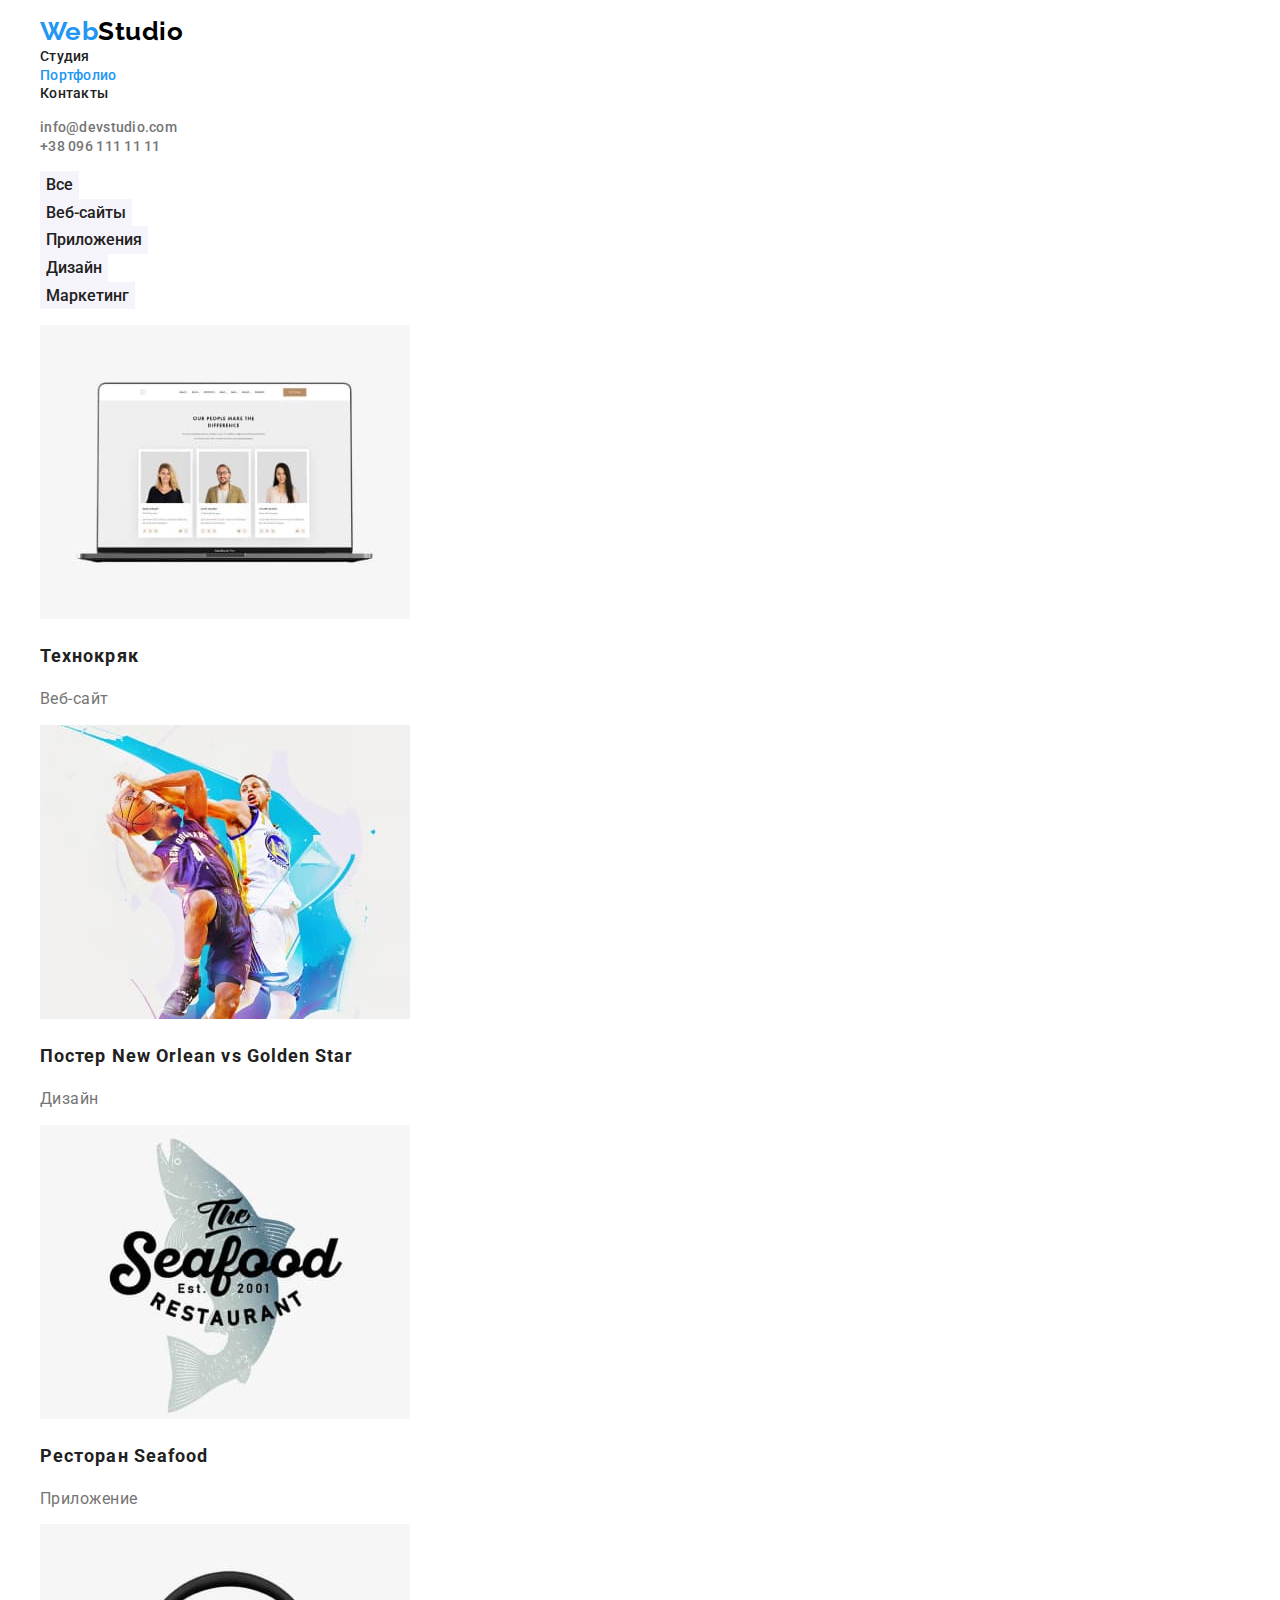
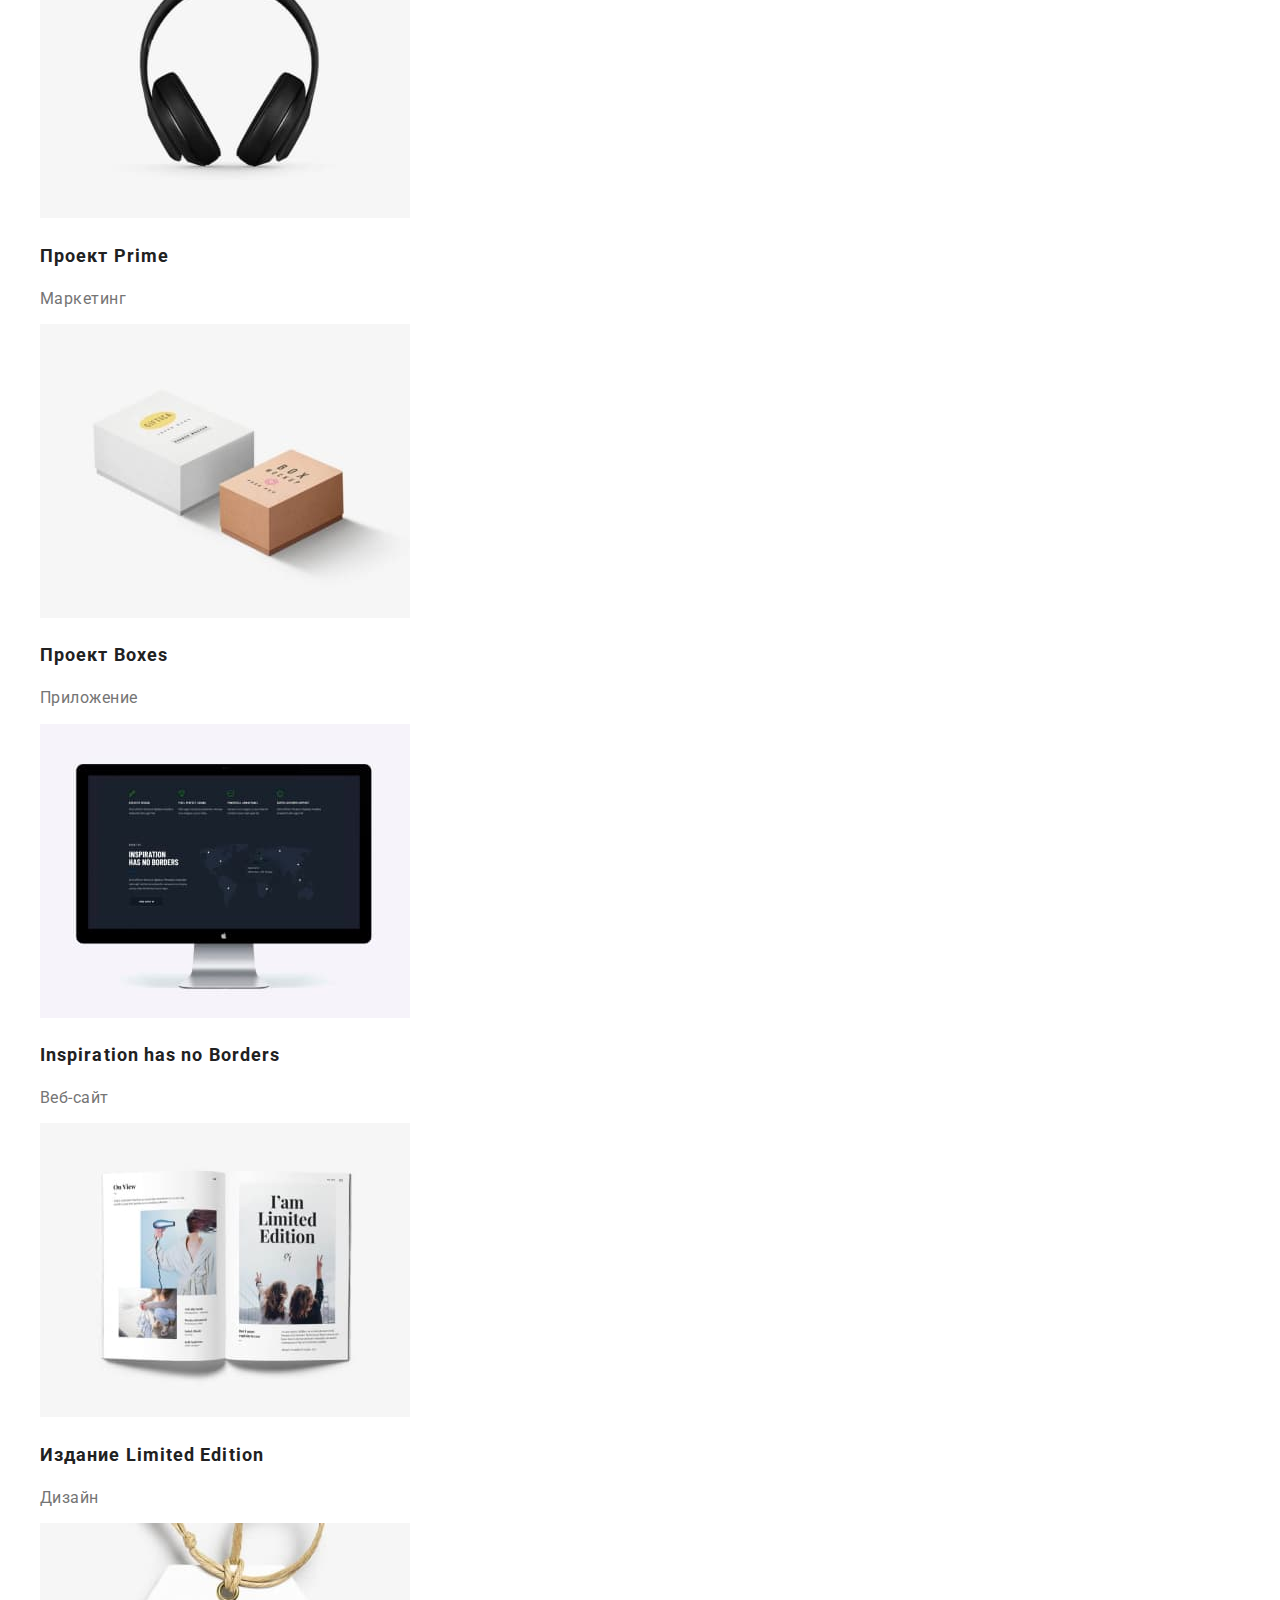
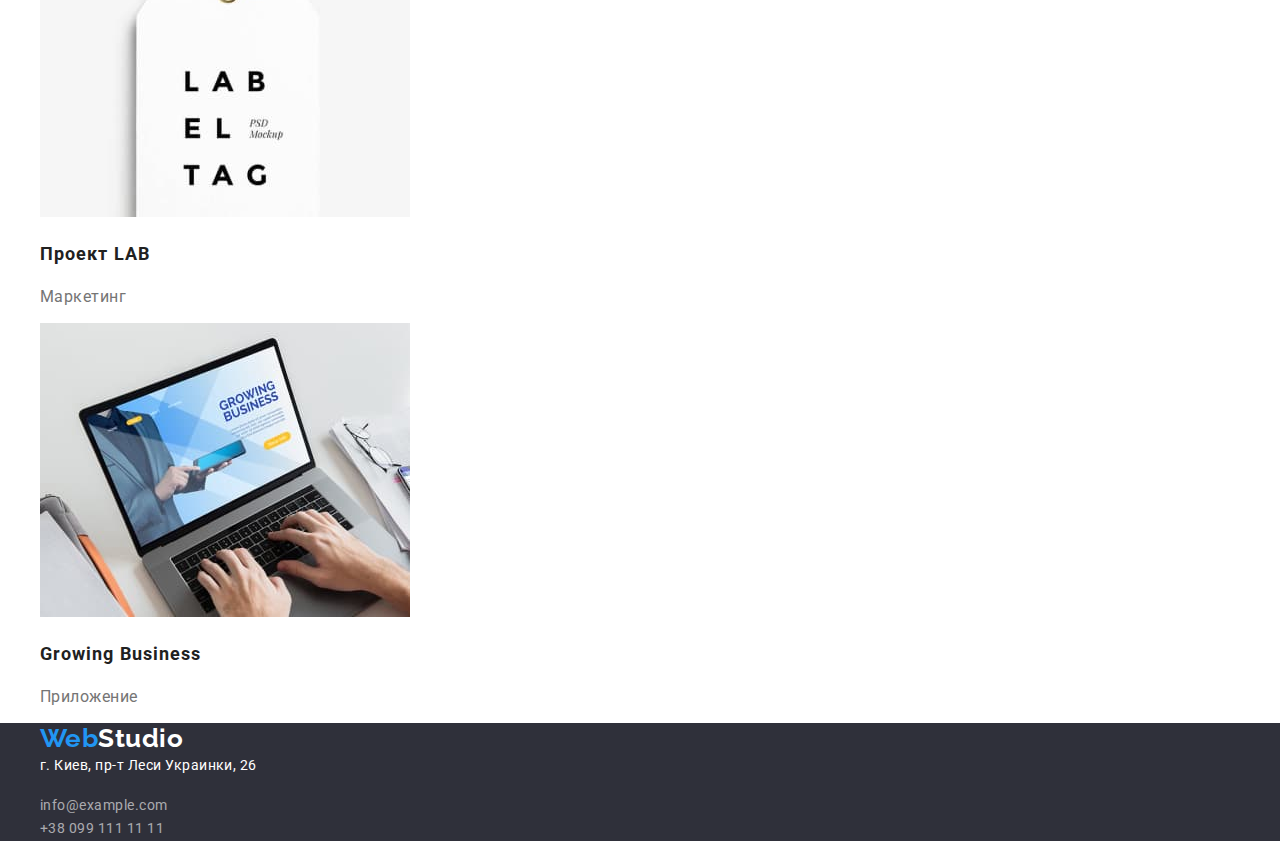
==== portfolio.html @ bfcec738 "added primary files" ====
<!DOCTYPE html>
<html lang="ru">
  <head>
    <meta charset="UTF-8" />
    <meta name="viewport" content="width=device-width, initial-scale=1.0" />
    <title>Портфолио</title>
    <link rel="preconnect" href="https://fonts.gstatic.com" />
    <link
      href="https://fonts.googleapis.com/css2?family=Raleway:wght@700&family=Roboto:wght@400;500;700;900&display=swap"
      rel="stylesheet"
    />
    <link rel="stylesheet" href="CSS/modern-normalize.css" />
    <link rel="stylesheet" href="CSS/styles.css" />
  </head>
  <body>
    <header>
      <nav>
        <ul class="navigation">
          <li>
            <a href="index.html" class="header-logo">
              <span class="header-logo-part">Web</span>Studio</a
            >
          </li>
          <li><a class="navigation-links" href="index.html">Студия</a></li>
          <li>
            <a class="navigation-links current-link" href="portfolio.html"
              >Портфолио</a
            >
          </li>
          <li><a class="navigation-links" href="">Контакты</a></li>
        </ul>
      </nav>
      <ul>
        <li>
          <a class="contact-links-header" href="mailto:info@devstudio.com"
            >info@devstudio.com</a
          >
        </li>
        <li>
          <a class="contact-links-header" href="tel:+380961111111"
            >+38 096 111 11 11</a
          >
        </li>
      </ul>
    </header>
    <main>
      <section class="projects">
        <h1 class="projects hidden">Наши работы</h1>
        <ul class="projects-filter">
          <li><button class="projects-filter-button">Все</button></li>
          <li><button class="projects-filter-button">Веб-сайты</button></li>
          <li><button class="projects-filter-button">Приложения</button></li>
          <li><button class="projects-filter-button">Дизайн</button></li>
          <li><button class="projects-filter-button">Маркетинг</button></li>
        </ul>
        <ul class="project-images">
          <li>
            <img src="images/8.jpg" width="370" height="294" alt="проект" />
            <h2 class="project-img-title">Технокряк</h2>
            <p class="project-img-txt">Веб-сайт</p>
          </li>
          <li>
            <img src="images/9.jpg" width="370" height="294" alt="проект" />
            <h2 class="project-img-title">Постер New Orlean vs Golden Star</h2>
            <p class="project-img-txt">Дизайн</p>
          </li>
          <li>
            <img src="images/10.jpg" width="370" height="294" alt="проект" />
            <h2 class="project-img-title">Ресторан Seafood</h2>
            <p class="project-img-txt">Приложение</p>
          </li>
          <li>
            <img src="images/11.jpg" width="370" height="294" alt="проект" />
            <h2 class="project-img-title">Проект Prime</h2>
            <p class="project-img-txt">Маркетинг</p>
          </li>
          <li>
            <img src="images/12.jpg" width="370" height="294" alt="проект" />
            <h2 class="project-img-title">Проект Boxes</h2>
            <p class="project-img-txt">Приложение</p>
          </li>
          <li>
            <img src="images/13.jpg" width="370" height="294" alt="проект" />
            <h2 class="project-img-title">Inspiration has no Borders</h2>
            <p class="project-img-txt">Веб-сайт</p>
          </li>
          <li>
            <img src="images/14.jpg" width="370" height="294" alt="проект" />
            <h2 class="project-img-title">Издание Limited Edition</h2>
            <p class="project-img-txt">Дизайн</p>
          </li>
          <li>
            <img src="images/15.jpg" width="370" height="294" alt="проект" />
            <h2 class="project-img-title">Проект LAB</h2>
            <p class="project-img-txt">Маркетинг</p>
          </li>
          <li>
            <img src="images/16.jpg" width="370" height="294" alt="проект" />
            <h2 class="project-img-title">Growing Business</h2>
            <p class="project-img-txt">Приложение</p>
          </li>
        </ul>
      </section>
    </main>
    <footer>
      <address class="address">
        <ul>
          <li>
            <a class="footer-logo" href="index.html">
              <span class="footer-logo-part">Web</span>Studio</a
            >
          </li>
          <li>
            <a class="address-text" href="">г. Киев, пр-т Леси Украинки, 26</a>
          </li>
        </ul>
        <ul>
          <li>
            <a class="contact-links-footer" href="mailto:info@example.com"
              >info@example.com</a
            >
          </li>
          <li>
            <a class="contact-links-footer" href="tel:+380991111111"
              >+38 099 111 11 11</a
            >
          </li>
        </ul>
      </address>
    </footer>
  </body>
</html>
---- CSS/styles.css ----
/* colors */
:root {
  --title-color: rgb(33, 33, 33);
  --text-color: rgb(117, 117, 117);
  --accent-color: rgb(33, 150, 243);
  --white-color: rgb(255, 255, 255);
  --background-color: rgb(245, 244, 250);
  --logo-color-black: rgb(0, 0, 0);
  --h1-background-color: rgb(47, 48, 58);
  --footer-text-color: rgba(255, 255, 255, 0.6);
}

/* main styles */

body {
  color: var(--text-color);
  background-color: var(--white-color);
  font-family: 'roboto', sans-serif;
  letter-spacing: 0.03em;
  font-style: normal;
  font-weight: 400;
}

/* Current link */

.navigation .current-link {
  color: var(--accent-color);
}

/* LOGO */

.header-logo,
.footer-logo {
  font-family: 'raleway', sans-serif;
  font-size: 26px;
  font-weight: 700;
  line-height: 1.2;
}

.header-logo {
  color: var(--logo-color-black);
}

.footer-logo {
  color: var(--white-color);
}

.header-logo-part,
.footer-logo-part {
  color: var(--accent-color);
}

/* navigation links */

.navigation-links {
  color: var(--title-color);
  font-weight: 500;
  font-size: 14px;
  line-height: 1.14;
  letter-spacing: 0.02em;
}

.navigation-links:hover,
.navigation-links:focus {
  color: var(--accent-color);
}

/* Contact links */

.contact-links-header {
  color: var(--text-color);
  font-size: 14px;
  font-weight: 500;
  line-height: 1.14;
  letter-spacing: 0.02em;
}

.contact-links-header:hover,
.contact-links-footer:hover,
.contact-links-header:focus,
.contact-links-footer:focus {
  color: var(--accent-color);
}

/* INDEX.HTML 


Maim Page - HERO */

.features {
  background-color: var(--h1-background-color);
  text-align: center;
}

.features-hero {
  font-size: 44px;
  font-weight: 900;
  line-height: 1.4;
  letter-spacing: 0.06em;
  text-align: center;
  color: var(--white-color);
}

.features-hero-button {
  font-size: 16px;
  font-weight: 700;
  line-height: 1.9;
  letter-spacing: 0.06em;
  color: var(--white-color);
  background-color: var(--accent-color);
}

/* Features */

.hidden {
  clip: rect(0 0 0 0);
  clip-path: inset(50%);
  height: 1px;
  overflow: hidden;
  position: absolute;
  white-space: nowrap;
  width: 1px;
}

.features-title {
  font-size: 14px;
  font-weight: 700;
  line-height: 1.14;
  color: var(--title-color);
}

.features-text {
  font-size: 14px;
  line-height: 1.7;
}

/* We do & team members */

.we-do-title,
.team-members {
  font-size: 36px;
  font-weight: 700;
  line-height: 1.16;
  text-align: center;
  color: var(--title-color);
}

.team-members-list {
  font-size: 16px;
  font-weight: 500;
  line-height: 1.2;
  color: var(--title-color);
}

.team-members-role {
  font-size: 16px;
  line-height: 1.2;
}

/* Footer - address and contact links */
.address {
  background-color: var(--h1-background-color);
}

.address-text {
  font-size: 14px;
  line-height: 1.7;
  color: var(--white-color);
}

.contact-links-footer {
  font-size: 14px;
  line-height: 1.7;
  color: var(--footer-text-color);
}

/* PORTFOLIO.HTML

Main Page-filter buttons*/

.projects-filter-button {
  font-size: 16px;
  font-weight: 500;
  line-height: 1.6;
  color: var(--title-color);
  background-color: var(--background-color);
}

.projects-filter-button:hover,
.projects-filter-button:focus {
  color: var(--white-color);
  background-color: var(--accent-color);
}

/* our works images */

.project-img-title {
  font-size: 18px;
  font-weight: 700;
  line-height: 2;
  letter-spacing: 0.06em;
  color: var(--title-color);
}

.project-img-text {
  font-size: 16px;
  line-height: 1.9;
}
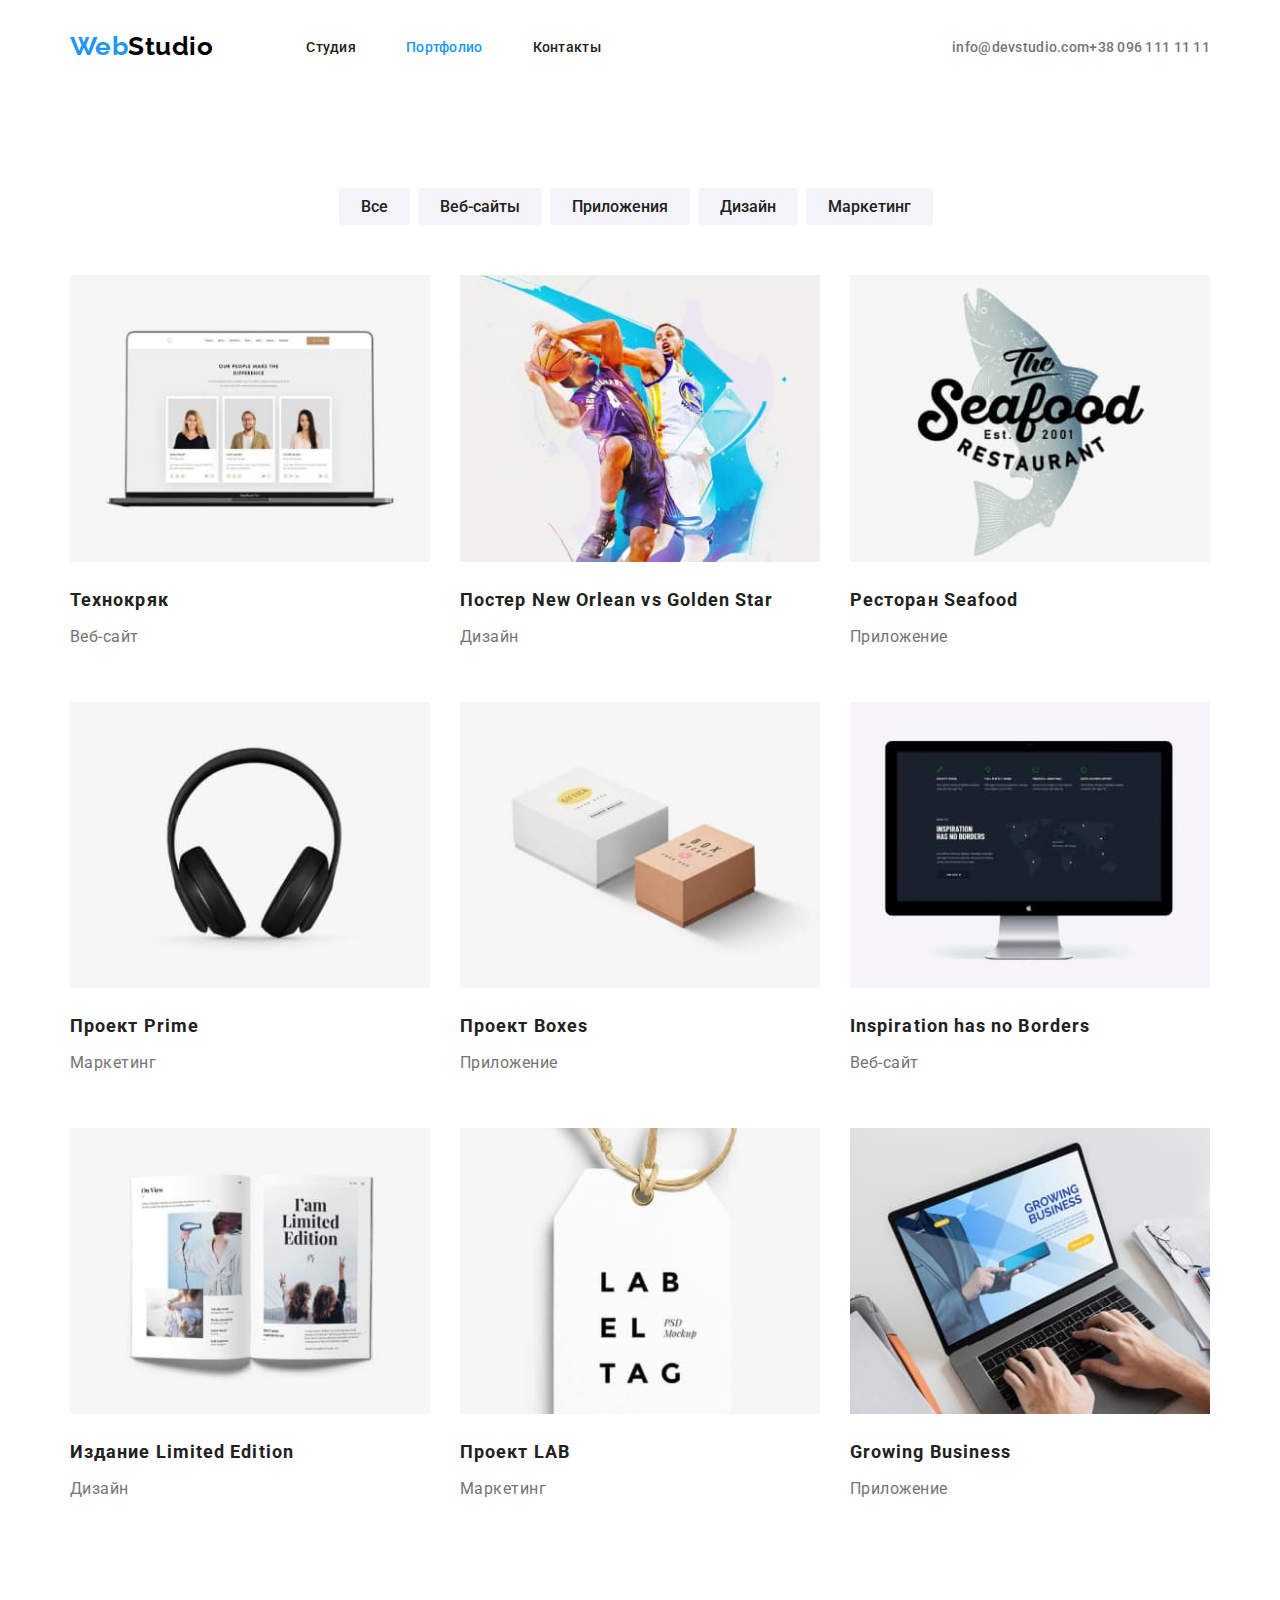
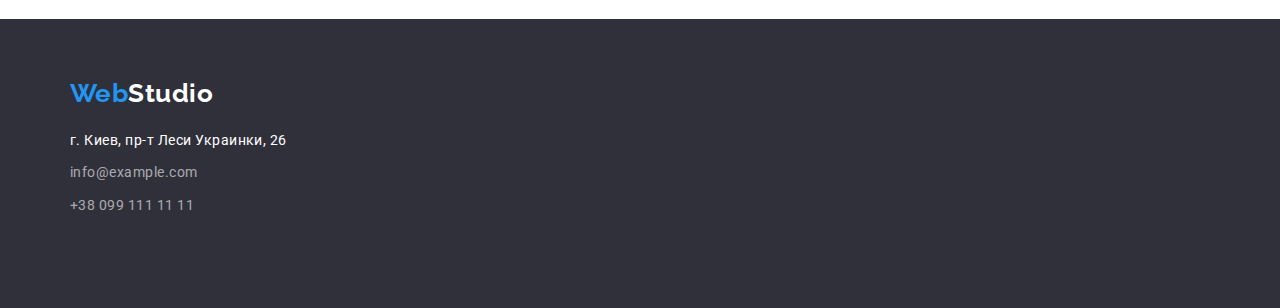
==== commit 7fe8f013: "positioned elements on both html pages" ====
--- a/portfolio.html
+++ b/portfolio.html
@@ -14,119 +14,155 @@
   </head>
   <body>
     <header>
-      <nav>
-        <ul class="navigation">
+      <div class="header-container">
+        <nav>
+          <ul class="navigation">
+            <li>
+              <a href="index.html" class="header-logo">
+                <span class="header-logo-part">Web</span>Studio</a
+              >
+            </li>
+            <li class="navigation-item">
+              <a class="navigation-links" href="index.html">Студия</a>
+            </li>
+            <li class="navigation-item">
+              <a class="navigation-links current-link" href="portfolio.html"
+                >Портфолио</a
+              >
+            </li>
+            <li class="navigation-item">
+              <a href="" class="navigation-links">Контакты</a>
+            </li>
+          </ul>
+        </nav>
+        <ul class="contact-links">
           <li>
-            <a href="index.html" class="header-logo">
-              <span class="header-logo-part">Web</span>Studio</a
-            >
-          </li>
-          <li><a class="navigation-links" href="index.html">Студия</a></li>
-          <li>
-            <a class="navigation-links current-link" href="portfolio.html"
-              >Портфолио</a
-            >
-          </li>
-          <li><a class="navigation-links" href="">Контакты</a></li>
-        </ul>
-      </nav>
-      <ul>
-        <li>
-          <a class="contact-links-header" href="mailto:info@devstudio.com"
-            >info@devstudio.com</a
-          >
-        </li>
-        <li>
-          <a class="contact-links-header" href="tel:+380961111111"
-            >+38 096 111 11 11</a
-          >
-        </li>
-      </ul>
-    </header>
-    <main>
-      <section class="projects">
-        <h1 class="projects hidden">Наши работы</h1>
-        <ul class="projects-filter">
-          <li><button class="projects-filter-button">Все</button></li>
-          <li><button class="projects-filter-button">Веб-сайты</button></li>
-          <li><button class="projects-filter-button">Приложения</button></li>
-          <li><button class="projects-filter-button">Дизайн</button></li>
-          <li><button class="projects-filter-button">Маркетинг</button></li>
-        </ul>
-        <ul class="project-images">
-          <li>
-            <img src="images/8.jpg" width="370" height="294" alt="проект" />
-            <h2 class="project-img-title">Технокряк</h2>
-            <p class="project-img-txt">Веб-сайт</p>
-          </li>
-          <li>
-            <img src="images/9.jpg" width="370" height="294" alt="проект" />
-            <h2 class="project-img-title">Постер New Orlean vs Golden Star</h2>
-            <p class="project-img-txt">Дизайн</p>
-          </li>
-          <li>
-            <img src="images/10.jpg" width="370" height="294" alt="проект" />
-            <h2 class="project-img-title">Ресторан Seafood</h2>
-            <p class="project-img-txt">Приложение</p>
-          </li>
-          <li>
-            <img src="images/11.jpg" width="370" height="294" alt="проект" />
-            <h2 class="project-img-title">Проект Prime</h2>
-            <p class="project-img-txt">Маркетинг</p>
-          </li>
-          <li>
-            <img src="images/12.jpg" width="370" height="294" alt="проект" />
-            <h2 class="project-img-title">Проект Boxes</h2>
-            <p class="project-img-txt">Приложение</p>
-          </li>
-          <li>
-            <img src="images/13.jpg" width="370" height="294" alt="проект" />
-            <h2 class="project-img-title">Inspiration has no Borders</h2>
-            <p class="project-img-txt">Веб-сайт</p>
-          </li>
-          <li>
-            <img src="images/14.jpg" width="370" height="294" alt="проект" />
-            <h2 class="project-img-title">Издание Limited Edition</h2>
-            <p class="project-img-txt">Дизайн</p>
-          </li>
-          <li>
-            <img src="images/15.jpg" width="370" height="294" alt="проект" />
-            <h2 class="project-img-title">Проект LAB</h2>
-            <p class="project-img-txt">Маркетинг</p>
-          </li>
-          <li>
-            <img src="images/16.jpg" width="370" height="294" alt="проект" />
-            <h2 class="project-img-title">Growing Business</h2>
-            <p class="project-img-txt">Приложение</p>
-          </li>
-        </ul>
-      </section>
-    </main>
-    <footer>
-      <address class="address">
-        <ul>
-          <li>
-            <a class="footer-logo" href="index.html">
-              <span class="footer-logo-part">Web</span>Studio</a
+            <a class="contact-links-header" href="mailto:info@devstudio.com"
+              >info@devstudio.com</a
             >
           </li>
           <li>
-            <a class="address-text" href="">г. Киев, пр-т Леси Украинки, 26</a>
-          </li>
-        </ul>
-        <ul>
-          <li>
-            <a class="contact-links-footer" href="mailto:info@example.com"
-              >info@example.com</a
-            >
-          </li>
-          <li>
-            <a class="contact-links-footer" href="tel:+380991111111"
-              >+38 099 111 11 11</a
+            <a class="contact-links-header" href="tel:+380961111111"
+              >+38 096 111 11 11</a
             >
           </li>
         </ul>
-      </address>
+      </div>
+    </header>
+    <main>
+      <div class="main-container">
+        <section class="projects">
+          <h1 class="projects hidden">Наши работы</h1>
+          <ul class="projects-filter">
+            <li class="progects-filter-item">
+              <button class="projects-filter-button">Все</button>
+            </li>
+            <li class="progects-filter-item">
+              <button class="projects-filter-button">Веб-сайты</button>
+            </li>
+            <li class="progects-filter-item">
+              <button class="projects-filter-button">Приложения</button>
+            </li>
+            <li class="progects-filter-item">
+              <button class="projects-filter-button">Дизайн</button>
+            </li>
+            <li class="progects-filter-item">
+              <button class="projects-filter-button">Маркетинг</button>
+            </li>
+          </ul>
+          <!-- 
+            project images 
+          -->
+          <ul class="project-images">
+            <li class="project-images-item">
+              <img
+                src="images/8.jpg"
+                max-width="370"
+                height="294"
+                alt="проект"
+              />
+              <h2 class="project-img-title">Технокряк</h2>
+              <p class="project-img-txt">Веб-сайт</p>
+            </li>
+            <li class="project-images-item">
+              <img src="images/9.jpg" alt="проект" />
+              <h2 class="project-img-title">
+                Постер New Orlean vs Golden Star
+              </h2>
+              <p class="project-img-txt">Дизайн</p>
+            </li>
+            <li class="project-images-item">
+              <img src="images/10.jpg" alt="проект" />
+              <h2 class="project-img-title">Ресторан Seafood</h2>
+              <p class="project-img-txt">Приложение</p>
+            </li>
+            <li class="project-images-item">
+              <img src="images/11.jpg" alt="проект" />
+              <h2 class="project-img-title">Проект Prime</h2>
+              <p class="project-img-txt">Маркетинг</p>
+            </li>
+            <li class="project-images-item">
+              <img src="images/12.jpg" alt="проект" />
+              <h2 class="project-img-title">Проект Boxes</h2>
+              <p class="project-img-txt">Приложение</p>
+            </li>
+            <li class="project-images-item">
+              <img src="images/13.jpg" alt="проект" />
+              <h2 class="project-img-title">Inspiration has no Borders</h2>
+              <p class="project-img-txt">Веб-сайт</p>
+            </li>
+            <li class="project-images-item">
+              <img src="images/14.jpg" alt="проект" />
+              <h2 class="project-img-title">Издание Limited Edition</h2>
+              <p class="project-img-txt">Дизайн</p>
+            </li>
+            <li class="project-images-item">
+              <img src="images/15.jpg" alt="проект" />
+              <h2 class="project-img-title">Проект LAB</h2>
+              <p class="project-img-txt">Маркетинг</p>
+            </li>
+            <li class="project-images-item">
+              <img src="images/16.jpg" alt="проект" />
+              <h2 class="project-img-title">Growing Business</h2>
+              <p class="project-img-txt">Приложение</p>
+            </li>
+          </ul>
+        </section>
+      </div>
+    </main>
+    <footer>
+      <div class="footer-background-color">
+        <div class="footer-container">
+          <address class="address">
+            <ul class="footer-address-list">
+              <li>
+                <a class="footer-logo" href="index.html">
+                  <span class="footer-logo-part">Web</span>Studio</a
+                >
+              </li>
+              <div class="address-container">
+                <li>
+                  <a class="address-text" href=""
+                    >г. Киев, пр-т Леси Украинки, 26</a
+                  >
+                </li>
+              </div>
+            </ul>
+            <ul class="footer-contact-list">
+              <li class="footer-contact-item">
+                <a class="contact-links-footer" href="mailto:info@example.com"
+                  >info@example.com</a
+                >
+              </li>
+              <li class="footer-contact-item">
+                <a class="contact-links-footer" href="tel:+380991111111"
+                  >+38 099 111 11 11</a
+                >
+              </li>
+            </ul>
+          </address>
+        </div>
+      </div>
     </footer>
   </body>
 </html>
--- a/CSS/styles.css
+++ b/CSS/styles.css
@@ -21,10 +21,26 @@
   font-weight: 400;
 }
 
+/* * {
+  outline: 1px solid tomato;
+} */
+
 /* Current link */
 
 .navigation .current-link {
   color: var(--accent-color);
+}
+
+/*HEADER*/
+
+.header-container,
+.main-container,
+.footer-container {
+  width: 1170px;
+  padding-left: 15px;
+  padding-right: 15px;
+  margin-left: auto;
+  margin-right: auto;
 }
 
 /* LOGO */
@@ -34,7 +50,7 @@
   font-family: 'raleway', sans-serif;
   font-size: 26px;
   font-weight: 700;
-  line-height: 1.2;
+  line-height: 1.15;
 }
 
 .header-logo {
@@ -50,12 +66,20 @@
   color: var(--accent-color);
 }
 
-/* navigation links */
+/* HEADER LINKS */
 
 .navigation-links {
   color: var(--title-color);
   font-weight: 500;
   font-size: 14px;
+  line-height: 1.17;
+  letter-spacing: 0.02em;
+}
+
+.contact-links-header {
+  color: var(--text-color);
+  font-size: 14px;
+  font-weight: 500;
   line-height: 1.14;
   letter-spacing: 0.02em;
 }
@@ -63,16 +87,6 @@
 .navigation-links:hover,
 .navigation-links:focus {
   color: var(--accent-color);
-}
-
-/* Contact links */
-
-.contact-links-header {
-  color: var(--text-color);
-  font-size: 14px;
-  font-weight: 500;
-  line-height: 1.14;
-  letter-spacing: 0.02em;
 }
 
 .contact-links-header:hover,
@@ -82,23 +96,47 @@
   color: var(--accent-color);
 }
 
+/* POSITIONING */
+
+.header-container {
+  display: flex;
+  justify-content: space-between;
+}
+
+.navigation,
+.contact-links {
+  display: flex;
+  align-items: center;
+  padding-top: 32px;
+  padding-bottom: 32px;
+}
+
+.header-logo {
+  margin-right: 93px;
+}
+
+.navigation-item:not(:last-child) {
+  margin-right: 50px;
+}
+
 /* INDEX.HTML 
 
-
-Maim Page - HERO */
+Main Page - HERO */
 
 .features {
   background-color: var(--h1-background-color);
   text-align: center;
+  height: 600px;
 }
 
 .features-hero {
   font-size: 44px;
   font-weight: 900;
-  line-height: 1.4;
+  line-height: 1.36;
   letter-spacing: 0.06em;
-  text-align: center;
-  color: var(--white-color);
+  text-transform: uppercase;
+  color: var(--white-color);
+  padding-top: 200px;
 }
 
 .features-hero-button {
@@ -108,6 +146,12 @@
   letter-spacing: 0.06em;
   color: var(--white-color);
   background-color: var(--accent-color);
+  margin-top: 30px;
+  border-radius: 4px;
+  padding-top: 10px;
+  padding-right: 32px;
+  padding-bottom: 10px;
+  padding-left: 30px;
 }
 
 /* Features */
@@ -125,7 +169,8 @@
 .features-title {
   font-size: 14px;
   font-weight: 700;
-  line-height: 1.14;
+  line-height: 1.17;
+  text-transform: uppercase;
   color: var(--title-color);
 }
 
@@ -134,10 +179,39 @@
   line-height: 1.7;
 }
 
+.features-item {
+  margin-right: 30px;
+  flex-basis: calc(100% / 4 - 30px);
+}
+
+.features-list {
+  display: flex;
+  margin-right: -30px;
+  margin-top: 94px;
+  flex-wrap: wrap;
+}
+
 /* We do & team members */
 
+.team {
+  background-color: var(--background-color);
+  margin-top: 94px;
+}
+
+.we-do-img-list {
+  display: flex;
+  margin-top: 50px;
+  margin-right: -30px;
+  flex-wrap: wrap;
+}
+
+.we-do-img-item {
+  margin-right: 30px;
+  flex-basis: calc(100% / 3 - 30px);
+}
+
 .we-do-title,
-.team-members {
+.team-members-title {
   font-size: 36px;
   font-weight: 700;
   line-height: 1.16;
@@ -145,20 +219,46 @@
   color: var(--title-color);
 }
 
+.team-members-title {
+  padding-top: 94px;
+}
+
 .team-members-list {
+  display: flex;
+  flex-wrap: wrap;
+  margin-top: 50px;
+  margin-right: -30px;
+}
+
+.team-members-item {
+  margin-right: 30px;
+  flex-basis: calc(100% / 4 - 30px);
+}
+
+.we-do-title {
+  margin-top: 94px;
+}
+
+.team-members-person {
   font-size: 16px;
   font-weight: 500;
   line-height: 1.2;
   color: var(--title-color);
+  padding-top: 30px;
+  text-align: center;
 }
 
 .team-members-role {
   font-size: 16px;
   line-height: 1.2;
+  padding-bottom: 30px;
+  margin-top: 10px;
+  text-align: center;
 }
 
 /* Footer - address and contact links */
-.address {
+
+.footer-background-color {
   background-color: var(--h1-background-color);
 }
 
@@ -174,6 +274,26 @@
   color: var(--footer-text-color);
 }
 
+/* FOOTER Positioning*/
+
+.address-container {
+  margin-top: 20px;
+  display: block;
+}
+
+.footer-address-list {
+  padding-top: 60px;
+}
+
+.footer-contact-list {
+  margin-top: 9px;
+  padding-bottom: 90px;
+}
+
+.footer-contact-item {
+  margin-top: 9px;
+}
+
 /* PORTFOLIO.HTML
 
 Main Page-filter buttons*/
@@ -184,6 +304,13 @@
   line-height: 1.6;
   color: var(--title-color);
   background-color: var(--background-color);
+  border-radius: 4px;
+  padding-top: 6px;
+  padding-right: 22px;
+  padding-bottom: 6px;
+  padding-left: 22px;
+  outline: none;
+  margin-bottom: 50px;
 }
 
 .projects-filter-button:hover,
@@ -200,9 +327,44 @@
   line-height: 2;
   letter-spacing: 0.06em;
   color: var(--title-color);
-}
-
-.project-img-text {
+  padding-top: 20px;
+}
+
+.project-img-txt {
   font-size: 16px;
   line-height: 1.9;
-}
+  padding-bottom: 20px;
+  margin-top: 4px;
+}
+
+/* POSITIONING  BUTTOMS */
+
+.projects {
+  padding-top: 94px;
+  padding-bottom: 94px;
+}
+
+.projects-filter {
+  display: flex;
+  justify-content: center;
+}
+
+.projects-filter:not(:last-child) > li {
+  margin-right: 8px;
+}
+
+/* OUR-WORKS POSITIONING */
+
+.project-images {
+  display: flex;
+  align-items: center;
+  flex-wrap: wrap;
+  margin-right: -30px;
+  margin-top: -30px;
+}
+
+.project-images-item {
+  margin-right: 30px;
+  margin-top: 30px;
+  flex-basis: calc(100% / 3 - 30px);
+}
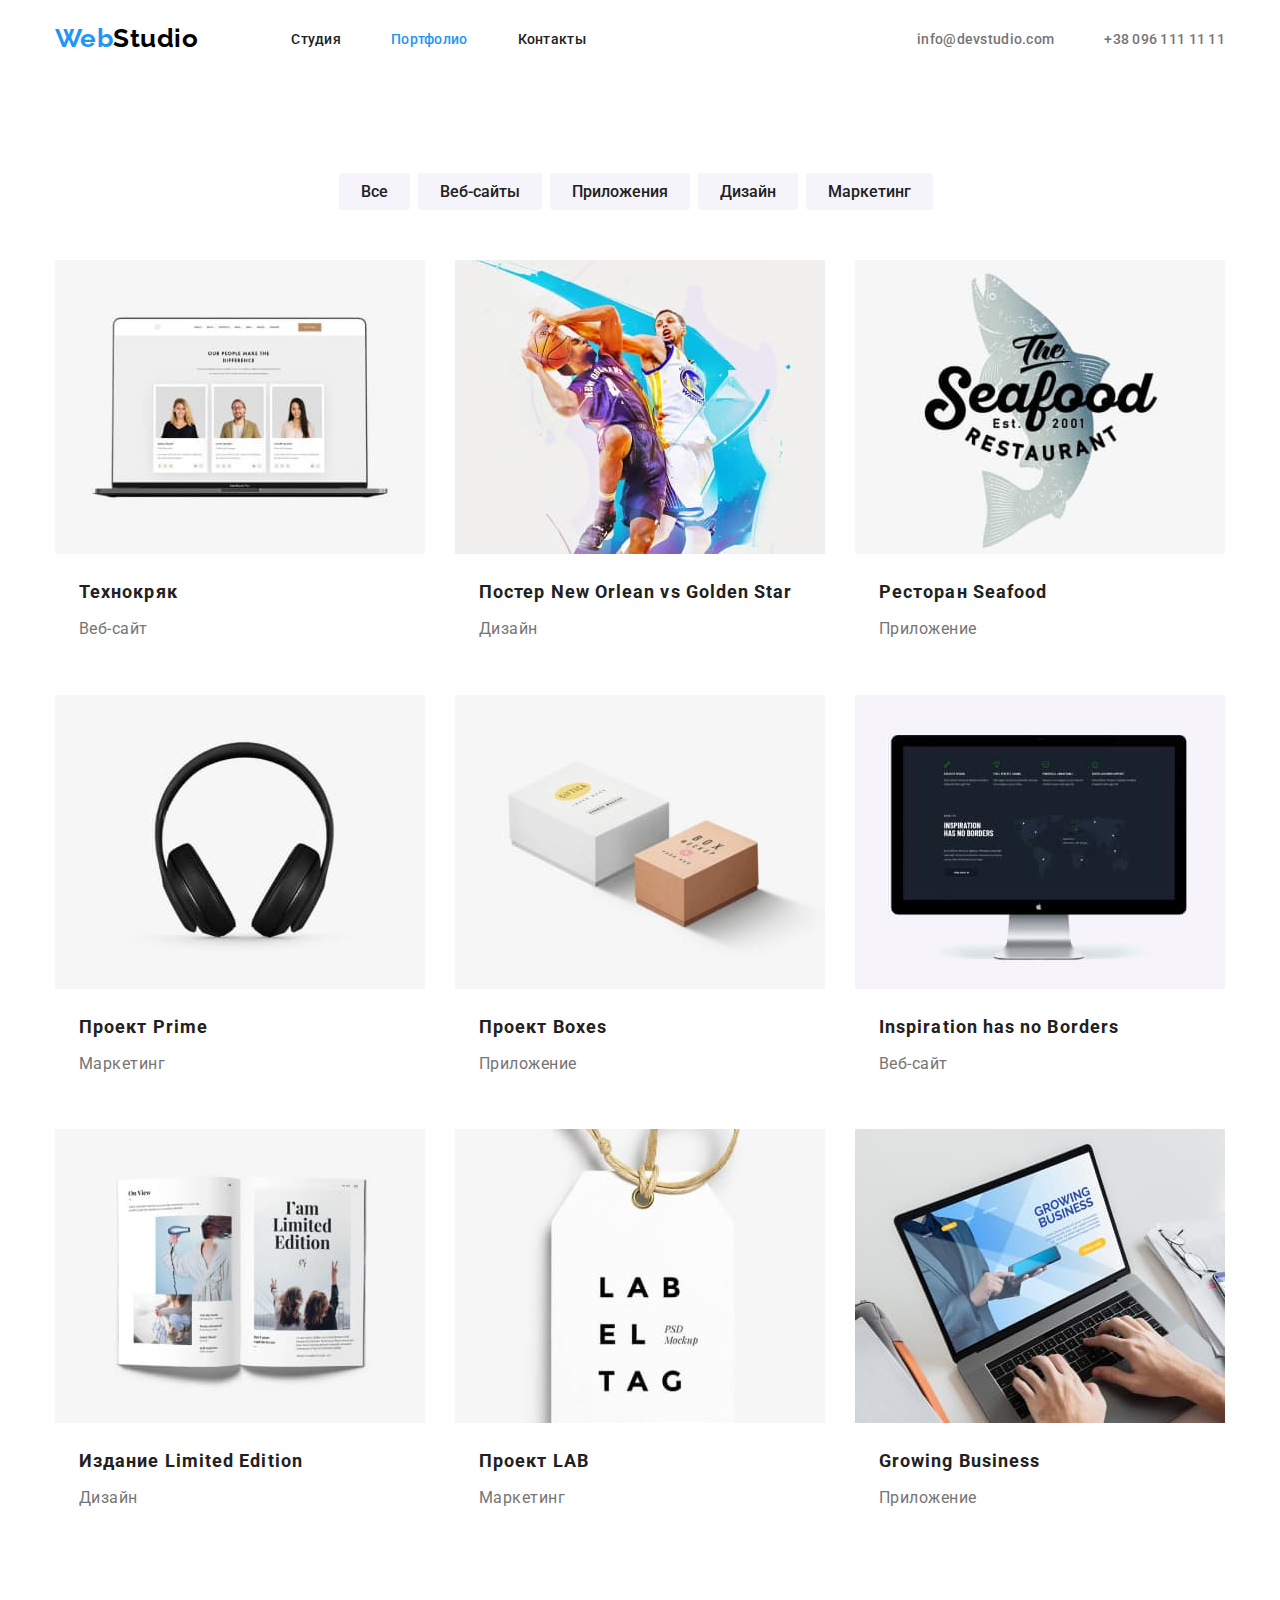
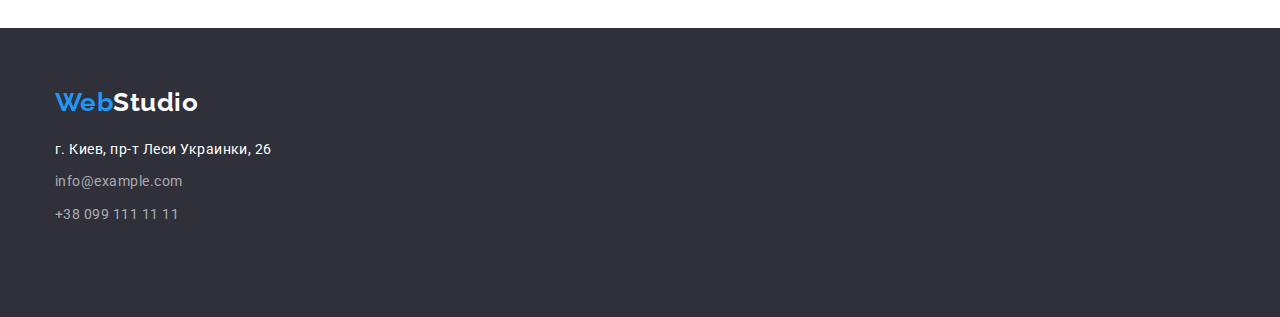
==== commit 9ac235e4: "header padding added" ====
--- a/portfolio.html
+++ b/portfolio.html
@@ -14,7 +14,7 @@
   </head>
   <body>
     <header>
-      <div class="header-container">
+      <div class="header-container nav">
         <nav>
           <ul class="navigation">
             <li>
--- a/CSS/styles.css
+++ b/CSS/styles.css
@@ -31,130 +31,19 @@
   color: var(--accent-color);
 }
 
-/*HEADER*/
+/*PAGE-CONTAINERS*/
 
 .header-container,
 .main-container,
 .footer-container {
-  width: 1170px;
+  width: 1200px;
   padding-left: 15px;
   padding-right: 15px;
   margin-left: auto;
   margin-right: auto;
 }
 
-/* LOGO */
-
-.header-logo,
-.footer-logo {
-  font-family: 'raleway', sans-serif;
-  font-size: 26px;
-  font-weight: 700;
-  line-height: 1.15;
-}
-
-.header-logo {
-  color: var(--logo-color-black);
-}
-
-.footer-logo {
-  color: var(--white-color);
-}
-
-.header-logo-part,
-.footer-logo-part {
-  color: var(--accent-color);
-}
-
-/* HEADER LINKS */
-
-.navigation-links {
-  color: var(--title-color);
-  font-weight: 500;
-  font-size: 14px;
-  line-height: 1.17;
-  letter-spacing: 0.02em;
-}
-
-.contact-links-header {
-  color: var(--text-color);
-  font-size: 14px;
-  font-weight: 500;
-  line-height: 1.14;
-  letter-spacing: 0.02em;
-}
-
-.navigation-links:hover,
-.navigation-links:focus {
-  color: var(--accent-color);
-}
-
-.contact-links-header:hover,
-.contact-links-footer:hover,
-.contact-links-header:focus,
-.contact-links-footer:focus {
-  color: var(--accent-color);
-}
-
-/* POSITIONING */
-
-.header-container {
-  display: flex;
-  justify-content: space-between;
-}
-
-.navigation,
-.contact-links {
-  display: flex;
-  align-items: center;
-  padding-top: 32px;
-  padding-bottom: 32px;
-}
-
-.header-logo {
-  margin-right: 93px;
-}
-
-.navigation-item:not(:last-child) {
-  margin-right: 50px;
-}
-
-/* INDEX.HTML 
-
-Main Page - HERO */
-
-.features {
-  background-color: var(--h1-background-color);
-  text-align: center;
-  height: 600px;
-}
-
-.features-hero {
-  font-size: 44px;
-  font-weight: 900;
-  line-height: 1.36;
-  letter-spacing: 0.06em;
-  text-transform: uppercase;
-  color: var(--white-color);
-  padding-top: 200px;
-}
-
-.features-hero-button {
-  font-size: 16px;
-  font-weight: 700;
-  line-height: 1.9;
-  letter-spacing: 0.06em;
-  color: var(--white-color);
-  background-color: var(--accent-color);
-  margin-top: 30px;
-  border-radius: 4px;
-  padding-top: 10px;
-  padding-right: 32px;
-  padding-bottom: 10px;
-  padding-left: 30px;
-}
-
-/* Features */
+/* HIDDEN */
 
 .hidden {
   clip: rect(0 0 0 0);
@@ -166,6 +55,131 @@
   width: 1px;
 }
 
+/*HEADER 
+>
+LOGO */
+
+.header-logo,
+.footer-logo {
+  font-family: 'raleway', sans-serif;
+  font-size: 26px;
+  font-weight: 700;
+  line-height: 1.15;
+}
+
+.header-logo {
+  color: var(--logo-color-black);
+}
+
+.footer-logo {
+  color: var(--white-color);
+}
+
+.header-logo-part,
+.footer-logo-part {
+  color: var(--accent-color);
+}
+
+/* HEADER LINKS */
+
+.navigation-links {
+  color: var(--title-color);
+  font-weight: 500;
+  font-size: 14px;
+  line-height: 1.17;
+  letter-spacing: 0.02em;
+}
+
+.contact-links-header {
+  color: var(--text-color);
+  font-size: 14px;
+  font-weight: 500;
+  line-height: 1.14;
+  letter-spacing: 0.02em;
+}
+
+.navigation-links:hover,
+.navigation-links:focus {
+  color: var(--accent-color);
+}
+
+.contact-links-header:hover,
+.contact-links-footer:hover,
+.contact-links-header:focus,
+.contact-links-footer:focus {
+  color: var(--accent-color);
+}
+
+/* POSITIONING HEADER */
+
+.header-container {
+  display: flex;
+  justify-content: space-between;
+}
+
+.navigation,
+.contact-links {
+  display: flex;
+  align-items: center;
+}
+
+.nav {
+  padding-top: 24px;
+  padding-bottom: 25px;
+}
+
+.contact-links > li:not(:last-child) {
+  margin-right: 50px;
+}
+
+.header-logo {
+  margin-right: 93px;
+}
+
+.navigation-item:not(:last-child) {
+  margin-right: 50px;
+}
+
+/* INDEX.HTML 
+>
+Main Page - HERO */
+
+.features {
+  background-color: var(--h1-background-color);
+  text-align: center;
+  padding-top: 200px;
+  padding-right: 452px;
+  padding-bottom: 200px;
+  padding-left: 452px;
+}
+
+.features-hero {
+  font-size: 44px;
+  font-weight: 900;
+  line-height: 1.36;
+  letter-spacing: 0.06em;
+  text-transform: uppercase;
+  color: var(--white-color);
+}
+
+.features-hero-button {
+  font-size: 16px;
+  font-weight: 700;
+  line-height: 1.9;
+  letter-spacing: 0.06em;
+  color: var(--white-color);
+  background-color: var(--accent-color);
+
+  margin-top: 30px;
+  border-radius: 4px;
+  padding-top: 10px;
+  padding-right: 32px;
+  padding-bottom: 10px;
+  padding-left: 30px;
+}
+
+/* FEATURES */
+
 .features-title {
   font-size: 14px;
   font-weight: 700;
@@ -177,6 +191,8 @@
 .features-text {
   font-size: 14px;
   line-height: 1.7;
+  margin-top: 10px;
+  text-align: left;
 }
 
 .features-item {
@@ -191,13 +207,17 @@
   flex-wrap: wrap;
 }
 
-/* We do & team members */
+/* WE DO SECTION*/
 
 .team {
   background-color: var(--background-color);
   margin-top: 94px;
 }
 
+.we-do-title {
+  margin-top: 94px;
+}
+
 .we-do-img-list {
   display: flex;
   margin-top: 50px;
@@ -219,6 +239,8 @@
   color: var(--title-color);
 }
 
+/* TEAM MEMBERS SECTION */
+
 .team-members-title {
   padding-top: 94px;
 }
@@ -233,10 +255,6 @@
 .team-members-item {
   margin-right: 30px;
   flex-basis: calc(100% / 4 - 30px);
-}
-
-.we-do-title {
-  margin-top: 94px;
 }
 
 .team-members-person {
@@ -295,8 +313,8 @@
 }
 
 /* PORTFOLIO.HTML
-
-Main Page-filter buttons*/
+>
+FILTER BUTTONS*/
 
 .projects-filter-button {
   font-size: 16px;
@@ -319,25 +337,7 @@
   background-color: var(--accent-color);
 }
 
-/* our works images */
-
-.project-img-title {
-  font-size: 18px;
-  font-weight: 700;
-  line-height: 2;
-  letter-spacing: 0.06em;
-  color: var(--title-color);
-  padding-top: 20px;
-}
-
-.project-img-txt {
-  font-size: 16px;
-  line-height: 1.9;
-  padding-bottom: 20px;
-  margin-top: 4px;
-}
-
-/* POSITIONING  BUTTOMS */
+/* POSITIONING FILTER BUTTONS */
 
 .projects {
   padding-top: 94px;
@@ -347,17 +347,37 @@
 .projects-filter {
   display: flex;
   justify-content: center;
+  align-items: center;
 }
 
 .projects-filter:not(:last-child) > li {
   margin-right: 8px;
 }
 
-/* OUR-WORKS POSITIONING */
+/* OUR WORKS - IMAGES */
+
+.project-img-title {
+  font-size: 18px;
+  font-weight: 700;
+  line-height: 2;
+  letter-spacing: 0.06em;
+  color: var(--title-color);
+  padding-top: 20px;
+  padding-left: 24px;
+}
+
+.project-img-txt {
+  font-size: 16px;
+  line-height: 1.9;
+  margin-top: 4px;
+  padding-bottom: 20px;
+  padding-left: 24px;
+}
+
+/* OUR-WORKS IMAGES POSITIONING */
 
 .project-images {
   display: flex;
-  align-items: center;
   flex-wrap: wrap;
   margin-right: -30px;
   margin-top: -30px;
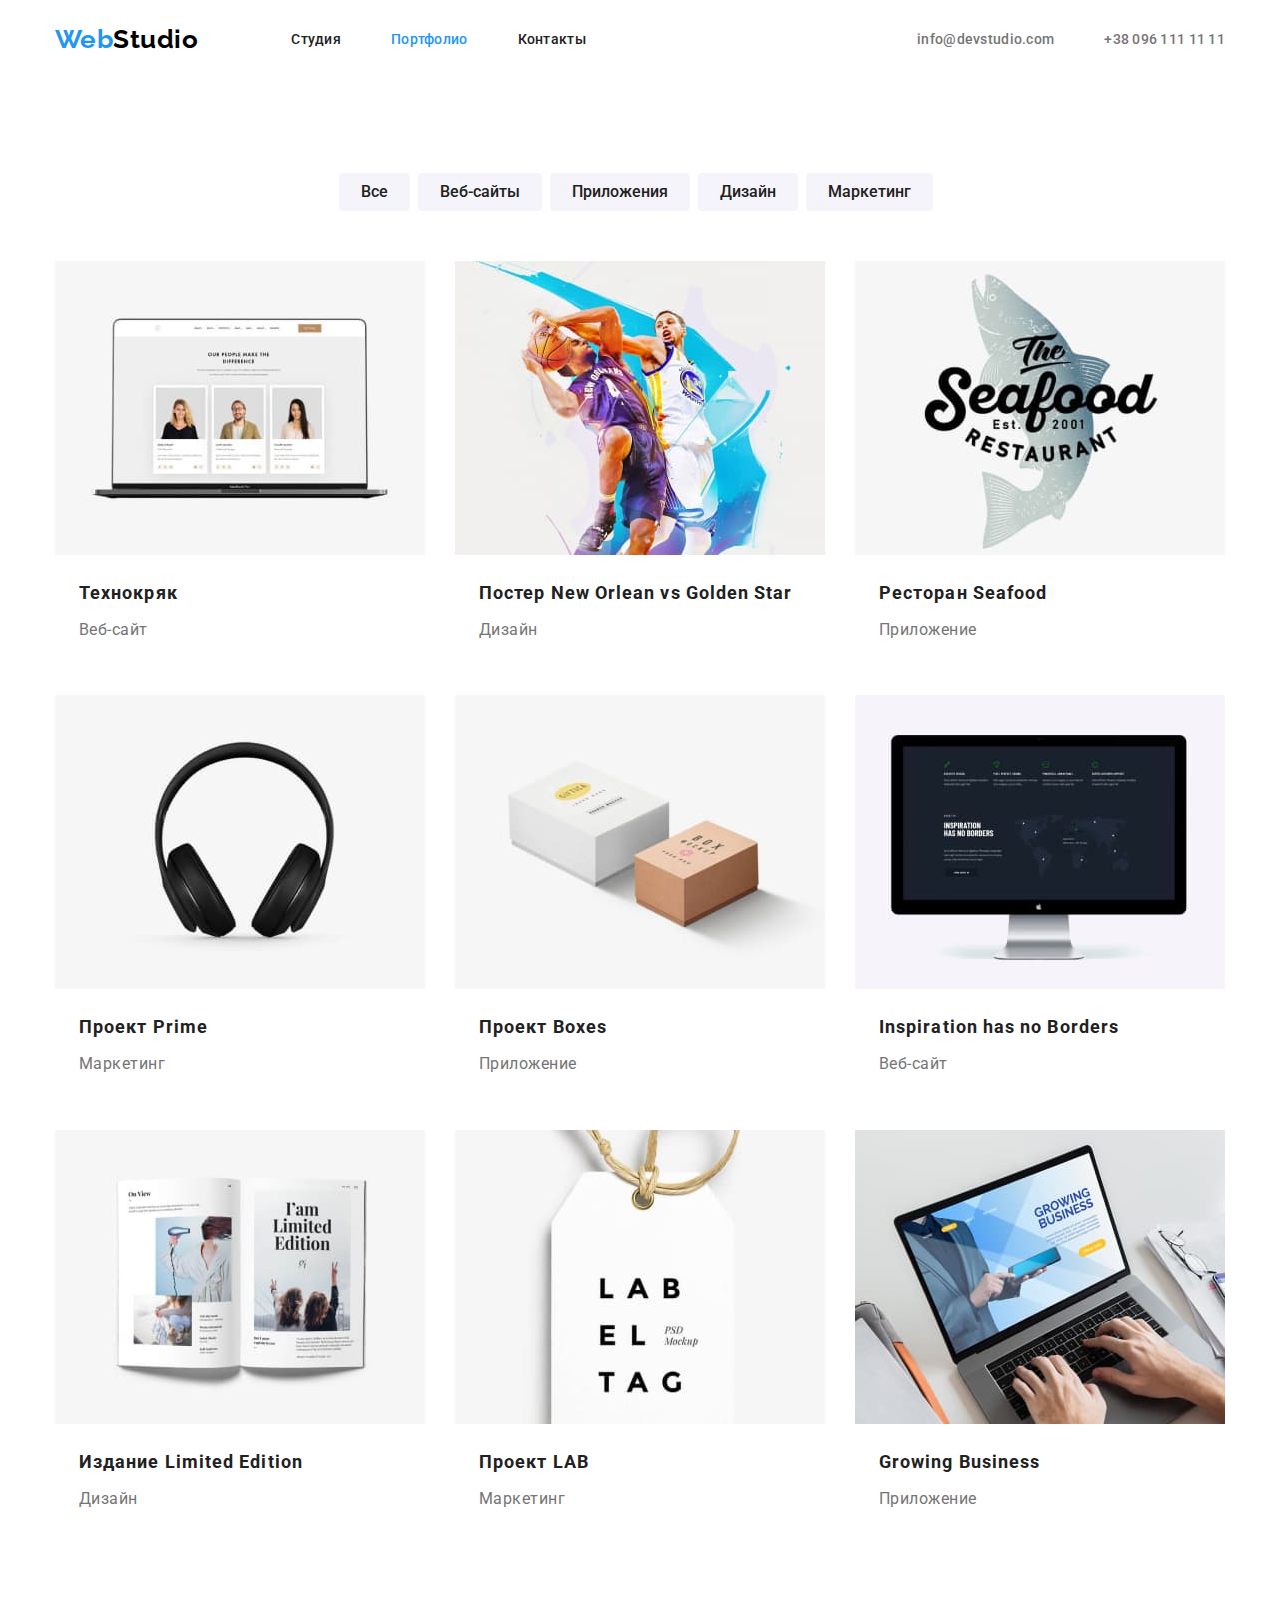
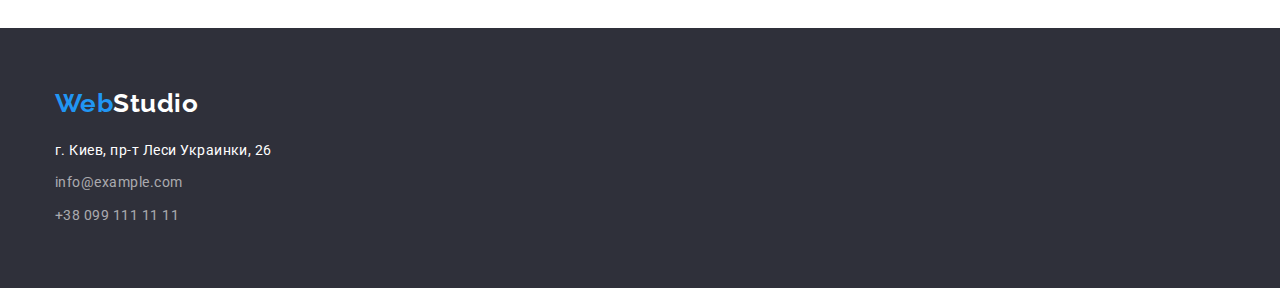
==== commit b9741494: "changed paddings" ====
--- a/portfolio.html
+++ b/portfolio.html
@@ -22,14 +22,17 @@
                 <span class="header-logo-part">Web</span>Studio</a
               >
             </li>
+
             <li class="navigation-item">
               <a class="navigation-links" href="index.html">Студия</a>
             </li>
+
             <li class="navigation-item">
               <a class="navigation-links current-link" href="portfolio.html"
                 >Портфолио</a
               >
             </li>
+
             <li class="navigation-item">
               <a href="" class="navigation-links">Контакты</a>
             </li>
@@ -57,15 +60,19 @@
             <li class="progects-filter-item">
               <button class="projects-filter-button">Все</button>
             </li>
+
             <li class="progects-filter-item">
               <button class="projects-filter-button">Веб-сайты</button>
             </li>
+
             <li class="progects-filter-item">
               <button class="projects-filter-button">Приложения</button>
             </li>
+
             <li class="progects-filter-item">
               <button class="projects-filter-button">Дизайн</button>
             </li>
+
             <li class="progects-filter-item">
               <button class="projects-filter-button">Маркетинг</button>
             </li>
@@ -81,88 +88,112 @@
                 height="294"
                 alt="проект"
               />
-              <h2 class="project-img-title">Технокряк</h2>
-              <p class="project-img-txt">Веб-сайт</p>
+              <div class="project-container">
+                <h2 class="project-img-title">Технокряк</h2>
+                <p class="project-img-txt">Веб-сайт</p>
+              </div>
             </li>
+
             <li class="project-images-item">
               <img src="images/9.jpg" alt="проект" />
-              <h2 class="project-img-title">
-                Постер New Orlean vs Golden Star
-              </h2>
-              <p class="project-img-txt">Дизайн</p>
+              <div class="project-container">
+                <h2 class="project-img-title">
+                  Постер New Orlean vs Golden Star
+                </h2>
+                <p class="project-img-txt">Дизайн</p>
+              </div>
             </li>
+
             <li class="project-images-item">
               <img src="images/10.jpg" alt="проект" />
-              <h2 class="project-img-title">Ресторан Seafood</h2>
-              <p class="project-img-txt">Приложение</p>
+              <div class="project-container">
+                <h2 class="project-img-title">Ресторан Seafood</h2>
+                <p class="project-img-txt">Приложение</p>
+              </div>
             </li>
+
             <li class="project-images-item">
               <img src="images/11.jpg" alt="проект" />
-              <h2 class="project-img-title">Проект Prime</h2>
-              <p class="project-img-txt">Маркетинг</p>
+              <div class="project-container">
+                <h2 class="project-img-title">Проект Prime</h2>
+                <p class="project-img-txt">Маркетинг</p>
+              </div>
             </li>
+
             <li class="project-images-item">
               <img src="images/12.jpg" alt="проект" />
-              <h2 class="project-img-title">Проект Boxes</h2>
-              <p class="project-img-txt">Приложение</p>
+              <div class="project-container">
+                <h2 class="project-img-title">Проект Boxes</h2>
+                <p class="project-img-txt">Приложение</p>
+              </div>
             </li>
+
             <li class="project-images-item">
               <img src="images/13.jpg" alt="проект" />
-              <h2 class="project-img-title">Inspiration has no Borders</h2>
-              <p class="project-img-txt">Веб-сайт</p>
+              <div class="project-container">
+                <h2 class="project-img-title">Inspiration has no Borders</h2>
+                <p class="project-img-txt">Веб-сайт</p>
+              </div>
             </li>
+
             <li class="project-images-item">
               <img src="images/14.jpg" alt="проект" />
-              <h2 class="project-img-title">Издание Limited Edition</h2>
-              <p class="project-img-txt">Дизайн</p>
+              <div class="project-container">
+                <h2 class="project-img-title">Издание Limited Edition</h2>
+                <p class="project-img-txt">Дизайн</p>
+              </div>
             </li>
+
             <li class="project-images-item">
               <img src="images/15.jpg" alt="проект" />
-              <h2 class="project-img-title">Проект LAB</h2>
-              <p class="project-img-txt">Маркетинг</p>
+              <div class="project-container">
+                <h2 class="project-img-title">Проект LAB</h2>
+                <p class="project-img-txt">Маркетинг</p>
+              </div>
             </li>
+
             <li class="project-images-item">
               <img src="images/16.jpg" alt="проект" />
-              <h2 class="project-img-title">Growing Business</h2>
-              <p class="project-img-txt">Приложение</p>
+              <div class="project-container">
+                <h2 class="project-img-title">Growing Business</h2>
+                <p class="project-img-txt">Приложение</p>
+              </div>
             </li>
           </ul>
         </section>
       </div>
     </main>
     <footer>
-      <div class="footer-background-color">
+      <address class="address">
         <div class="footer-container">
-          <address class="address">
-            <ul class="footer-address-list">
+          <ul class="footer-address-list">
+            <li>
+              <a class="footer-logo" href="index.html">
+                <span class="footer-logo-part">Web</span>Studio</a
+              >
+            </li>
+            <div class="address-container">
               <li>
-                <a class="footer-logo" href="index.html">
-                  <span class="footer-logo-part">Web</span>Studio</a
+                <a class="address-text" href=""
+                  >г. Киев, пр-т Леси Украинки, 26</a
                 >
               </li>
-              <div class="address-container">
-                <li>
-                  <a class="address-text" href=""
-                    >г. Киев, пр-т Леси Украинки, 26</a
-                  >
-                </li>
-              </div>
-            </ul>
-            <ul class="footer-contact-list">
-              <li class="footer-contact-item">
-                <a class="contact-links-footer" href="mailto:info@example.com"
-                  >info@example.com</a
-                >
-              </li>
-              <li class="footer-contact-item">
-                <a class="contact-links-footer" href="tel:+380991111111"
-                  >+38 099 111 11 11</a
-                >
-              </li>
-            </ul>
-          </address>
+            </div>
+          </ul>
+          <ul class="footer-contact-list">
+            <li class="footer-contact-item">
+              <a class="contact-links-footer" href="mailto:info@example.com"
+                >info@example.com</a
+              >
+            </li>
+            <li class="footer-contact-item">
+              <a class="contact-links-footer" href="tel:+380991111111"
+                >+38 099 111 11 11</a
+              >
+            </li>
+          </ul>
         </div>
-      </div>
+      </address>
     </footer>
   </body>
 </html>
--- a/CSS/styles.css
+++ b/CSS/styles.css
@@ -64,7 +64,7 @@
   font-family: 'raleway', sans-serif;
   font-size: 26px;
   font-weight: 700;
-  line-height: 1.15;
+  line-height: 1.17;
 }
 
 .header-logo {
@@ -112,20 +112,21 @@
 
 /* POSITIONING HEADER */
 
+header {
+  padding-top: 24px;
+  padding-bottom: 25px;
+}
+
 .header-container {
   display: flex;
   justify-content: space-between;
+  align-items: center;
 }
 
 .navigation,
 .contact-links {
   display: flex;
   align-items: center;
-}
-
-.nav {
-  padding-top: 24px;
-  padding-bottom: 25px;
 }
 
 .contact-links > li:not(:last-child) {
@@ -148,9 +149,7 @@
   background-color: var(--h1-background-color);
   text-align: center;
   padding-top: 200px;
-  padding-right: 452px;
   padding-bottom: 200px;
-  padding-left: 452px;
 }
 
 .features-hero {
@@ -209,13 +208,9 @@
 
 /* WE DO SECTION*/
 
-.team {
-  background-color: var(--background-color);
-  margin-top: 94px;
-}
-
-.we-do-title {
-  margin-top: 94px;
+.we-do-section {
+  padding-top: 94px;
+  padding-bottom: 94px;
 }
 
 .we-do-img-list {
@@ -241,8 +236,10 @@
 
 /* TEAM MEMBERS SECTION */
 
-.team-members-title {
+.team-section {
   padding-top: 94px;
+  padding-bottom: 94px;
+  background-color: var(--background-color);
 }
 
 .team-members-list {
@@ -253,8 +250,12 @@
 }
 
 .team-members-item {
+  flex-basis: calc(100% / 4 - 30px);
+  background-color: var(--white-color);
+  overflow: hidden;
+  padding-bottom: 30px;
   margin-right: 30px;
-  flex-basis: calc(100% / 4 - 30px);
+  border-radius: 4px;
 }
 
 .team-members-person {
@@ -269,17 +270,12 @@
 .team-members-role {
   font-size: 16px;
   line-height: 1.2;
-  padding-bottom: 30px;
   margin-top: 10px;
   text-align: center;
 }
 
 /* Footer - address and contact links */
 
-.footer-background-color {
-  background-color: var(--h1-background-color);
-}
-
 .address-text {
   font-size: 14px;
   line-height: 1.7;
@@ -293,19 +289,20 @@
 }
 
 /* FOOTER Positioning*/
+
+.address {
+  background-color: var(--h1-background-color);
+  padding-top: 60px;
+  padding-bottom: 60px;
+}
 
 .address-container {
   margin-top: 20px;
   display: block;
 }
 
-.footer-address-list {
-  padding-top: 60px;
-}
-
 .footer-contact-list {
   margin-top: 9px;
-  padding-bottom: 90px;
 }
 
 .footer-contact-item {
@@ -328,7 +325,6 @@
   padding-bottom: 6px;
   padding-left: 22px;
   outline: none;
-  margin-bottom: 50px;
 }
 
 .projects-filter-button:hover,
@@ -336,8 +332,6 @@
   color: var(--white-color);
   background-color: var(--accent-color);
 }
-
-/* POSITIONING FILTER BUTTONS */
 
 .projects {
   padding-top: 94px;
@@ -348,6 +342,7 @@
   display: flex;
   justify-content: center;
   align-items: center;
+  margin-bottom: 50px;
 }
 
 .projects-filter:not(:last-child) > li {
@@ -362,19 +357,20 @@
   line-height: 2;
   letter-spacing: 0.06em;
   color: var(--title-color);
-  padding-top: 20px;
-  padding-left: 24px;
 }
 
 .project-img-txt {
   font-size: 16px;
   line-height: 1.9;
   margin-top: 4px;
+}
+
+.project-container {
+  padding-top: 20px;
+  padding-right: 24px;
   padding-bottom: 20px;
   padding-left: 24px;
 }
-
-/* OUR-WORKS IMAGES POSITIONING */
 
 .project-images {
   display: flex;
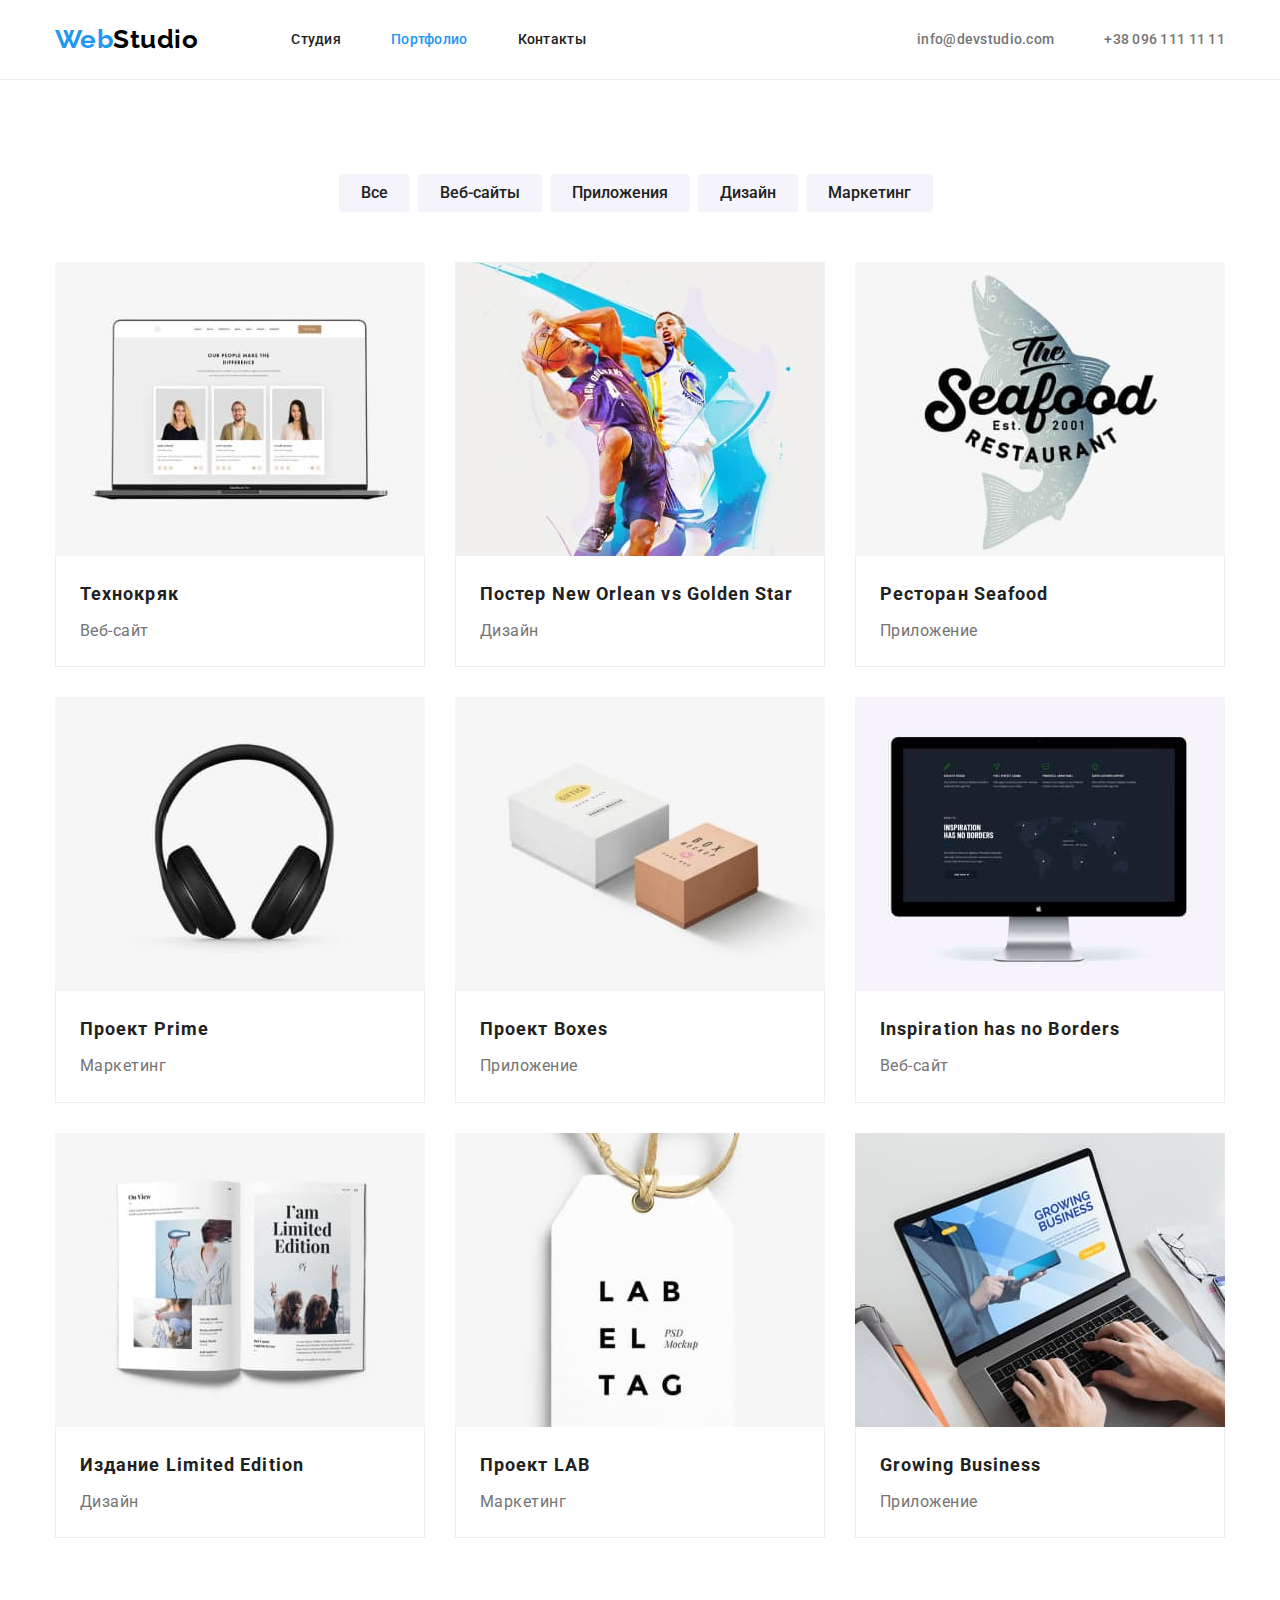
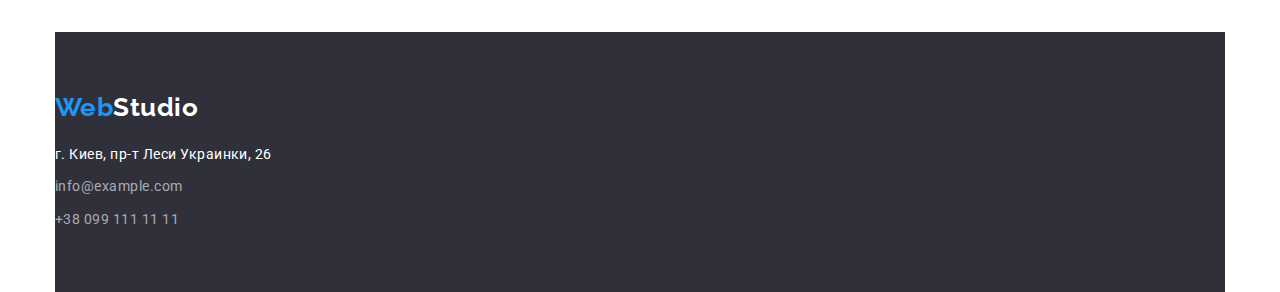
==== commit df2873fc: "added borders, changed div location" ====
--- a/portfolio.html
+++ b/portfolio.html
@@ -13,7 +13,7 @@
     <link rel="stylesheet" href="CSS/styles.css" />
   </head>
   <body>
-    <header>
+    <header class="portfolio-header">
       <div class="header-container nav">
         <nav>
           <ul class="navigation">
@@ -53,8 +53,8 @@
       </div>
     </header>
     <main>
-      <div class="main-container">
-        <section class="projects">
+      <section class="projects">
+        <div class="main-container">
           <h1 class="projects hidden">Наши работы</h1>
           <ul class="projects-filter">
             <li class="progects-filter-item">
@@ -160,12 +160,12 @@
               </div>
             </li>
           </ul>
-        </section>
-      </div>
+        </div>
+      </section>
     </main>
-    <footer>
-      <address class="address">
-        <div class="footer-container">
+   <footer>
+      <div class="footer-container">
+        <address class="address">
           <ul class="footer-address-list">
             <li>
               <a class="footer-logo" href="index.html">
@@ -192,8 +192,11 @@
               >
             </li>
           </ul>
-        </div>
-      </address>
+        </address>
+      </div>
     </footer>
   </body>
 </html>
+
+  </body>
+</html>
--- a/CSS/styles.css
+++ b/CSS/styles.css
@@ -8,6 +8,7 @@
   --logo-color-black: rgb(0, 0, 0);
   --h1-background-color: rgb(47, 48, 58);
   --footer-text-color: rgba(255, 255, 255, 0.6);
+  --border-image-color: rgb(238, 238, 238);
 }
 
 /* main styles */
@@ -117,6 +118,10 @@
   padding-bottom: 25px;
 }
 
+.portfolio-header {
+  border-bottom: 1px solid rgb(236, 236, 236);
+}
+
 .header-container {
   display: flex;
   justify-content: space-between;
@@ -202,8 +207,11 @@
 .features-list {
   display: flex;
   margin-right: -30px;
-  margin-top: 94px;
   flex-wrap: wrap;
+}
+
+.features-section {
+  padding-top: 94px;
 }
 
 /* WE DO SECTION*/
@@ -252,8 +260,6 @@
 .team-members-item {
   flex-basis: calc(100% / 4 - 30px);
   background-color: var(--white-color);
-  overflow: hidden;
-  padding-bottom: 30px;
   margin-right: 30px;
   border-radius: 4px;
 }
@@ -263,7 +269,6 @@
   font-weight: 500;
   line-height: 1.2;
   color: var(--title-color);
-  padding-top: 30px;
   text-align: center;
 }
 
@@ -272,6 +277,11 @@
   line-height: 1.2;
   margin-top: 10px;
   text-align: center;
+}
+
+.team-members-container {
+  padding-top: 30px;
+  padding-bottom: 30px;
 }
 
 /* Footer - address and contact links */
@@ -365,18 +375,22 @@
   margin-top: 4px;
 }
 
+.project-images {
+  display: flex;
+  flex-wrap: wrap;
+  margin-right: -30px;
+  margin-top: -30px;
+}
+
 .project-container {
+  display: block;
   padding-top: 20px;
   padding-right: 24px;
   padding-bottom: 20px;
   padding-left: 24px;
-}
-
-.project-images {
-  display: flex;
-  flex-wrap: wrap;
-  margin-right: -30px;
-  margin-top: -30px;
+  border-right: 1px solid rgb(238, 238, 238);
+  border-bottom: 1px solid rgb(238, 238, 238);
+  border-left: 1px solid rgb(238, 238, 238);
 }
 
 .project-images-item {
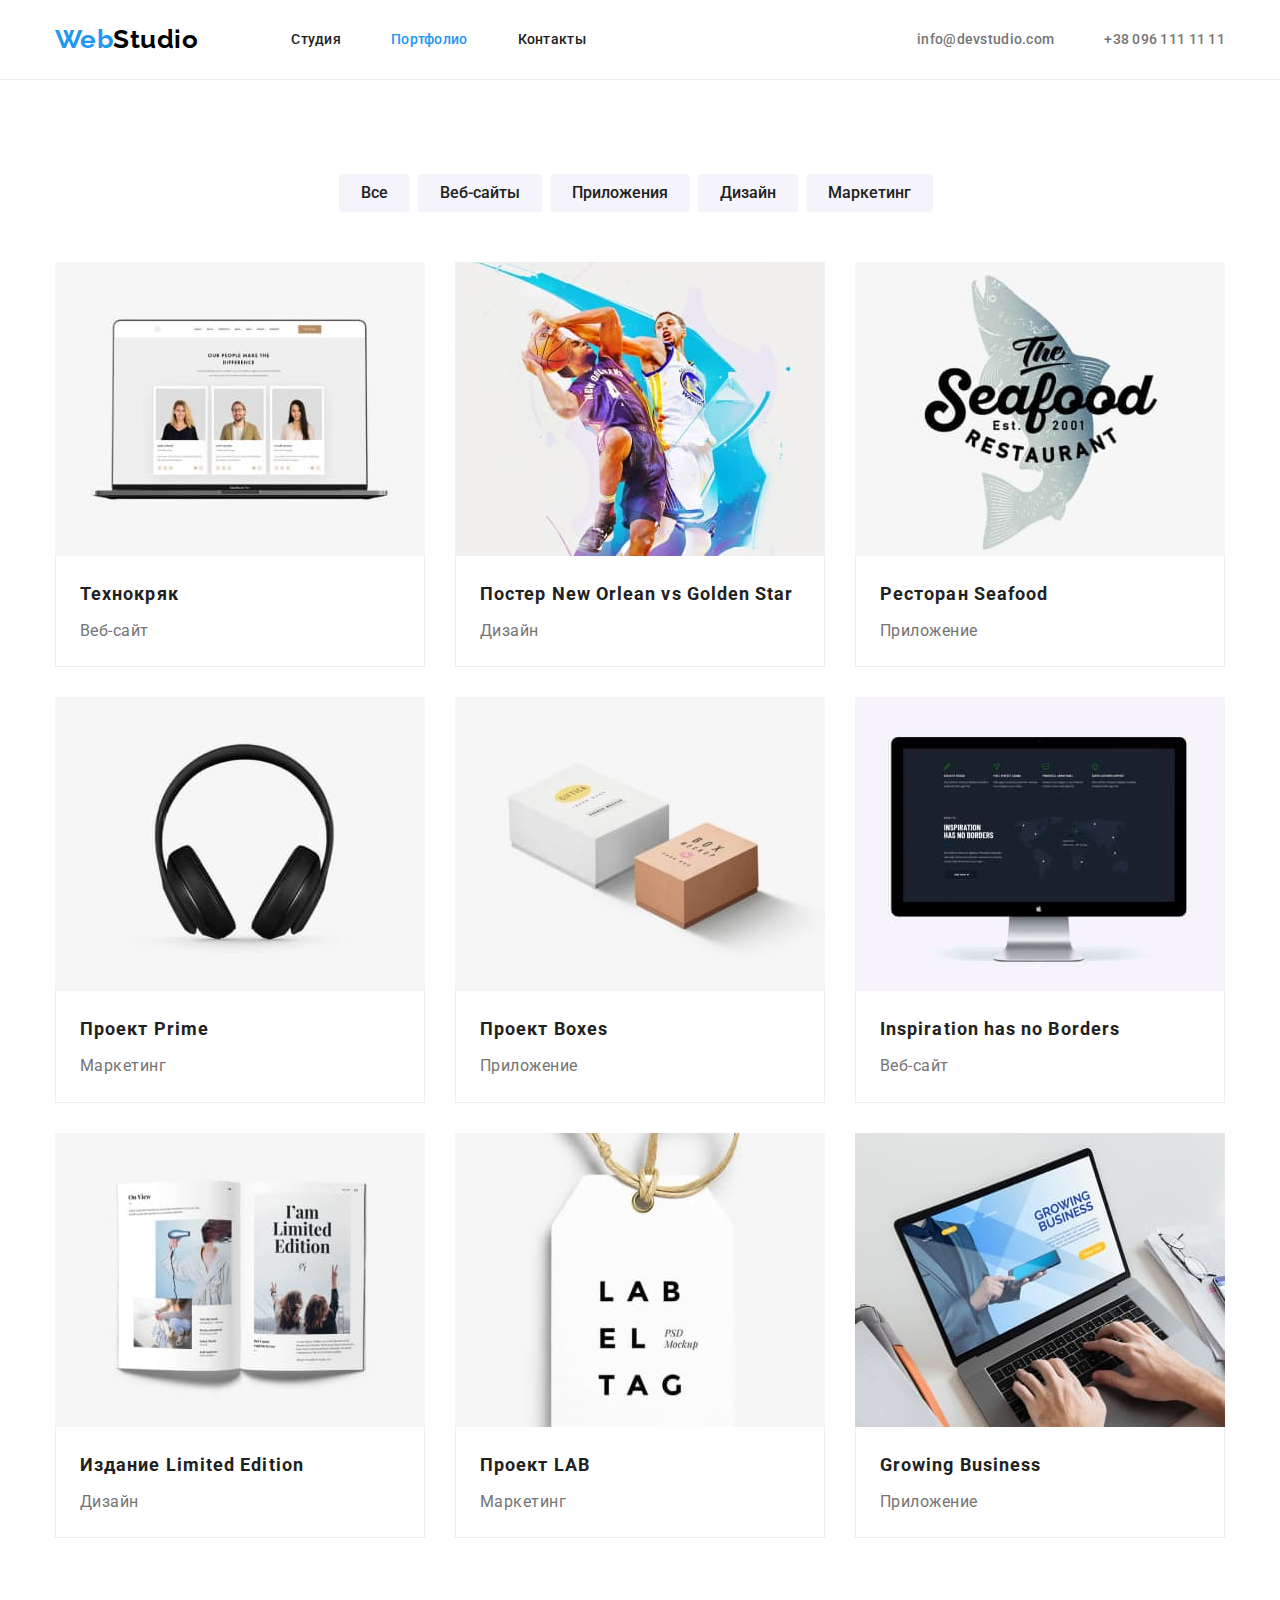
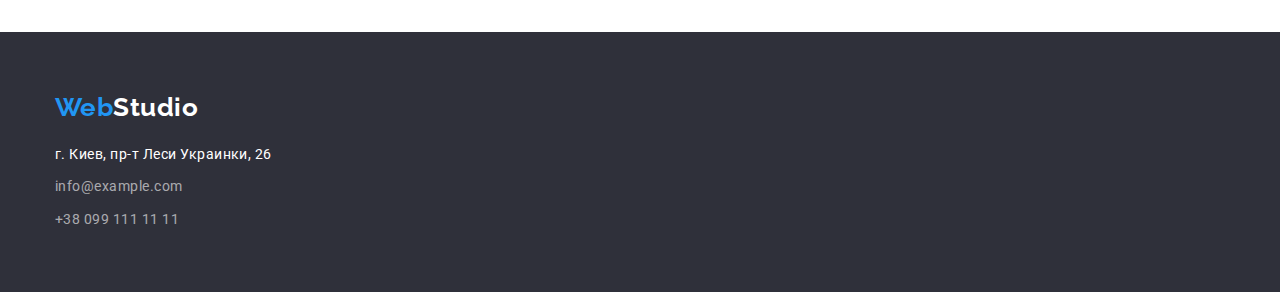
==== commit 31b3644c: "footer background changed" ====
--- a/portfolio.html
+++ b/portfolio.html
@@ -163,7 +163,7 @@
         </div>
       </section>
     </main>
-   <footer>
+    <footer>
       <div class="footer-container">
         <address class="address">
           <ul class="footer-address-list">
@@ -197,6 +197,3 @@
     </footer>
   </body>
 </html>
-
-  </body>
-</html>
--- a/CSS/styles.css
+++ b/CSS/styles.css
@@ -300,7 +300,7 @@
 
 /* FOOTER Positioning*/
 
-.address {
+footer {
   background-color: var(--h1-background-color);
   padding-top: 60px;
   padding-bottom: 60px;
